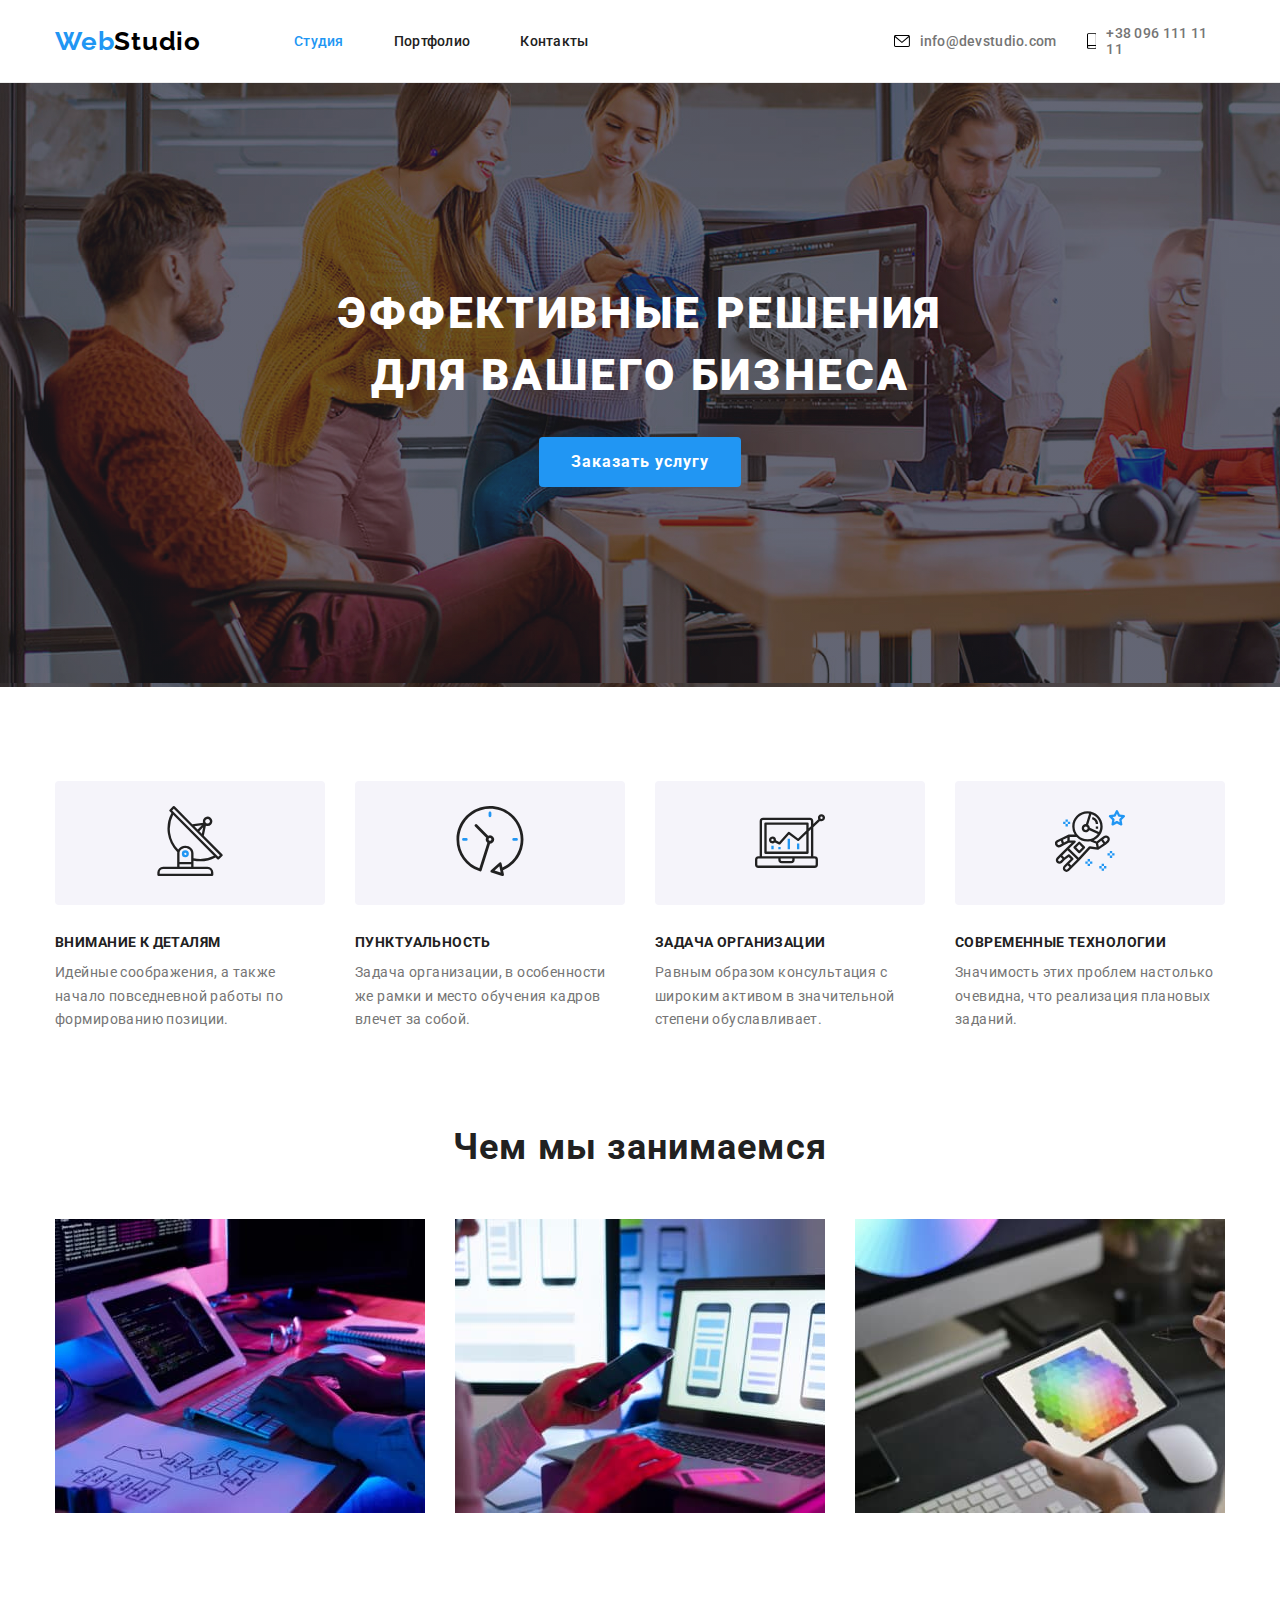
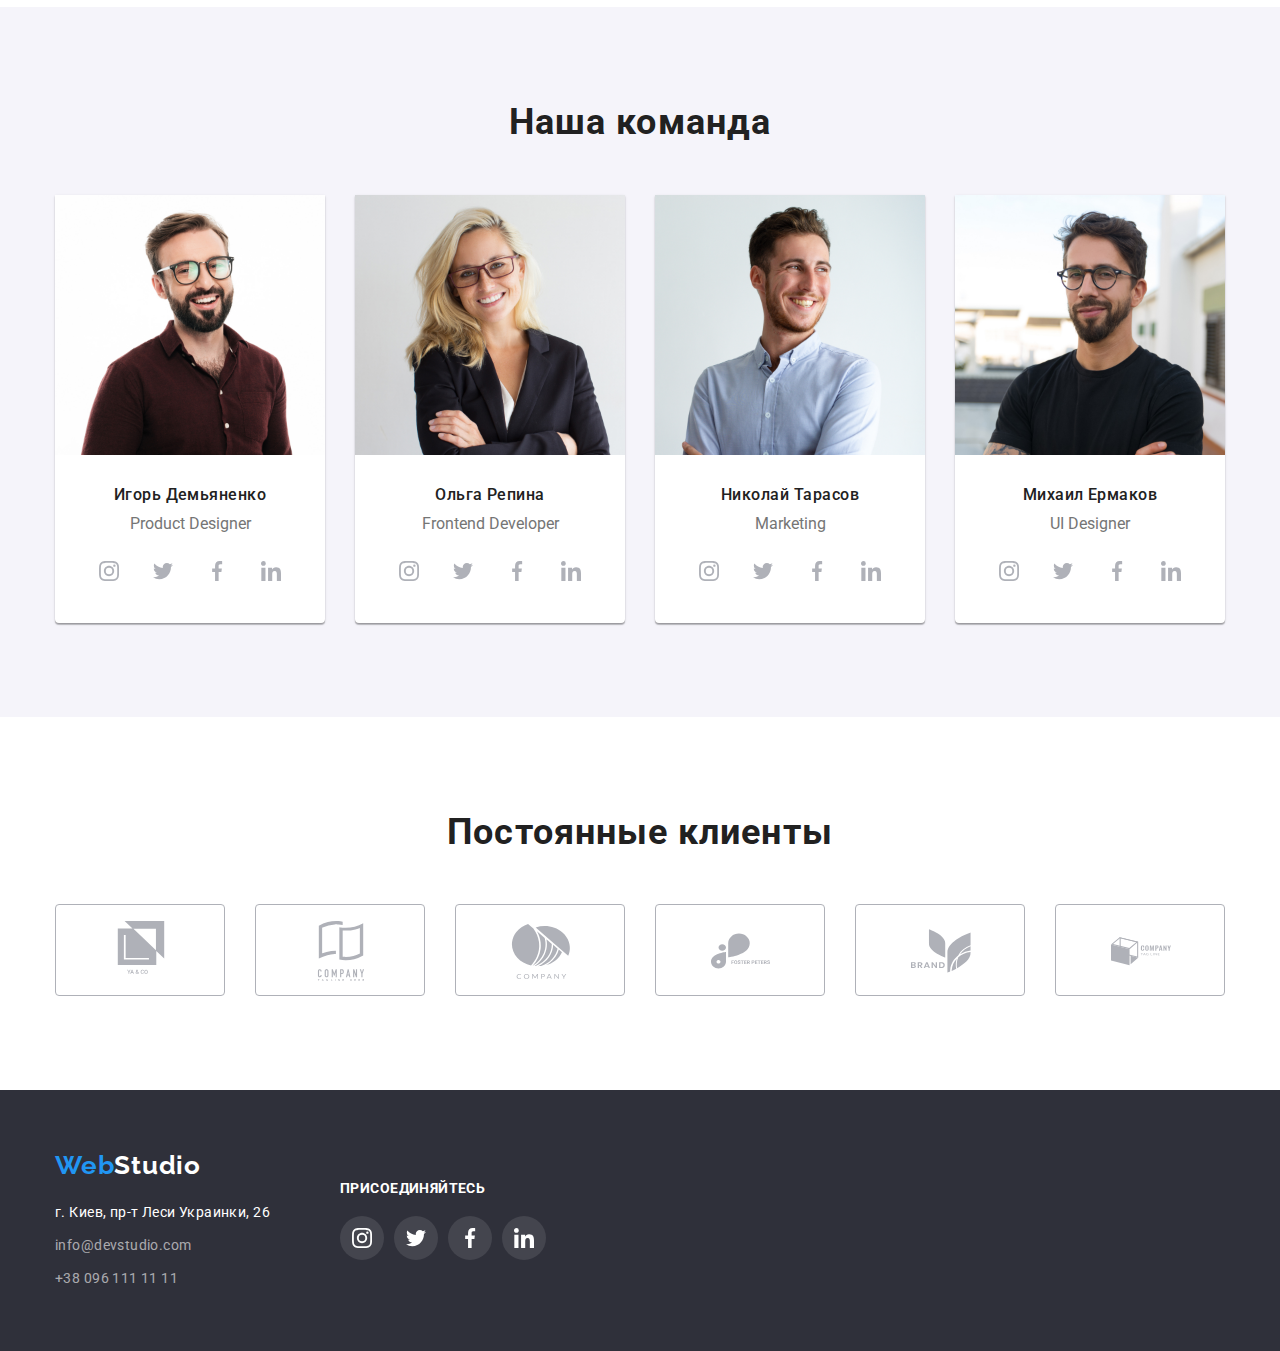
==== index.html @ 6ede1a3e "Початок проекту" ====
<!DOCTYPE html>
<html lang="ru">

<head>
	<meta charset="UTF-8" />
	<meta http-equiv="X-UA-Compatible" content="IE=edge" />
	<meta name="viewport" content="width=device-width, initial-scale=1.0" />
	<title>Студия</title>
	<link href="https://fonts.googleapis.com/css2?family=Raleway:wght@700&family=Roboto:wght@400;500;700;900&display=swap"
		rel="stylesheet" />
	<link rel="stylesheet"
		href="https://cdnjs.cloudflare.com/ajax/libs/modern-normalize/1.0.0/modern-normalize.min.css" />
	<link rel="stylesheet" href="./css/styles.css" />
</head>

<body>
	<!-- Header -->
	<header class="header">
		<div class="container header-flex">
			<a href="" class="logo"><span class="logo-accent">Web</span>Studio</a>
			<ul class="nav list">
				<li class="nav-item">
					<a href="" class="nav-link current">Студия</a>
				</li>
				<li class="nav-item">
					<a href="./portfolio.html" class="nav-link">Портфолио</a>
				</li>
				<li class="nav-item"><a href="" class="nav-link">Контакты</a></li>
			</ul>
			<ul class="contacts list">
				<li class="contacts-item">
					<a href="mailto:info@devstudio.com" class="contacts-link mail">
						<svg class="icon" width="16" height="12">
							<use href="./images/symbol-defs.svg#icon-header-mail"></use>
						</svg>
						info@devstudio.com
					</a>
				</li>
				<li class="contacts-item">
					<a href="tel:+380961111111" class="contacts-link phone">
						<svg class="icon" width="10" height="16">
							<use href="./images/symbol-defs.svg#icon-header-smartphone"></use>
						</svg>
						+38 096 111 11 11
					</a>
				</li>
			</ul>
		</div>
	</header>
	<main>
		<!-- Section hero -->
		<section class="hero">
			<div class="container">
				<h1 class="hero-title">Эффективные решения для вашего бизнеса</h1>
				<button type="button" class="button primary">
					Заказать услугу
				</button>
			</div>
		</section>

		<!-- Наши преимущества -->
		<!-- section features -->
		<section class="section features">
			<div class="container">
				<h2 hidden class="section-title">Наши преимущества</h2>
				<ul class="features-list list">
					<li class="item antenna">
						<div class="icon-box">
							<svg class="img" width="70" height="70">
								<use href="./images/symbol-defs.svg#icon-team-antenna"></use>
							</svg>
						</div>
						<h3 class="title">Внимание к деталям</h3>
						<p class="text">
							Идейные соображения, а также начало повседневной работы по
							формированию позиции.
						</p>
					</li>
					<li class="item clock">
						<div class="icon-box">
							<svg class="img" width="70" height="70">
								<use href="./images/symbol-defs.svg#icon-team-clock"></use>
							</svg>
						</div>
						<h3 class="title">Пунктуальность</h3>
						<p class="text">
							Задача организации, в особенности же рамки и место обучения
							кадров влечет за собой.
						</p>
					</li>
					<li class="item diagram">
						<div class="icon-box">
							<svg class="img" width="70" height="70">
								<use href="./images/symbol-defs.svg#icon-team-diagram"></use>
							</svg>
						</div>
						<h3 class="title">Задача организации</h3>
						<p class="text">
							Равным образом консультация с широким активом в значительной
							степени обуславливает.
						</p>
					</li>
					<li class="item astronaut">
						<div class="icon-box">
							<svg class="img" width="70" height="70">
								<use href="./images/symbol-defs.svg#icon-team-astronaut"></use>
							</svg>
						</div>
						<h3 class="title">Современные технологии</h3>
						<p class="text">
							Значимость этих проблем настолько очевидна, что реализация
							плановых заданий.
						</p>
					</li>
				</ul>
			</div>
		</section>

		<!-- Чем мы занимаемся -->
		<!-- section activities -->
		<section class="section activities">
			<div class="container">
				<h2 class="section-title">Чем мы занимаемся</h2>
				<ul class="activities-list list">
					<li class="item">
						<img class="img" src="./images/activity-1.jpg" alt="Фото разработка сайта" width="370" />
					</li>
					<li class="item">
						<img class="img" src="./images/activity-2.jpg" alt="Фото мобильная адаптация сайта" width="370" />
					</li>
					<li class="item">
						<img class="img" src="./images/activity-3.jpg" alt="Фото разработка дизайна сайта" width="370" />
					</li>
				</ul>
			</div>
		</section>

		<!-- Наша команда -->
		<!-- section team -->
		<section class="section team">
			<div class="container">
				<h2 class="section-title">Наша команда</h2>
				<ul class="team-list list">
					<li class="item">
						<img class="img" src="./images/officer-1.jpg" alt="Фото Игорь Демьяненко" width="270" />
						<div class="text-box">
							<h3 class="title">Игорь Демьяненко</h3>
							<p lang="en" class="text">Product Designer</p>
						</div>
						<ul class="icons-list list">
							<li class="item">
								<a class="link" href="">
									<svg width="20" height="20" class="img">
										<use href="./images/symbol-defs.svg#icon-footer-instagram"></use>
									</svg>
								</a>
							</li>
							<li class="item">
								<a class="link" href="">
									<svg width="20" height="20" class="img">
										<use href="./images/symbol-defs.svg#icon-footer-twitter"></use>
									</svg>
								</a>
							</li>
							<li class="item">
								<a class="link" href="">
									<svg width="20" height="20" class="img">
										<use href="./images/symbol-defs.svg#icon-footer-facebook"></use>
									</svg>
								</a>
							</li>
							<li class="item">
								<a class="link" href="">
									<svg width="20" height="20" class="img">
										<use href="./images/symbol-defs.svg#icon-footer-linkedin"></use>
									</svg>
								</a>
							</li>
						</ul>
					</li>
					<li class="item">
						<img class="img" src="./images/officer-2.jpg" alt="Фото Ольга Репина" width="270" />
						<div class="text-box">
							<h3 class="title">Ольга Репина</h3>
							<p lang="en" class="text">Frontend Developer</p>
						</div>
						<ul class="icons-list list">
							<li class="item">
								<a class="link" href="">
									<svg width="20" height="20" class="img">
										<use href="./images/symbol-defs.svg#icon-footer-instagram"></use>
									</svg>
								</a>
							</li>
							<li class="item">
								<a class="link" href="">
									<svg width="20" height="20" class="img">
										<use href="./images/symbol-defs.svg#icon-footer-twitter"></use>
									</svg>
								</a>
							</li>
							<li class="item">
								<a class="link" href="">
									<svg width="20" height="20" class="img">
										<use href="./images/symbol-defs.svg#icon-footer-facebook"></use>
									</svg>
								</a>
							</li>
							<li class="item">
								<a class="link" href="">
									<svg width="20" height="20" class="img">
										<use href="./images/symbol-defs.svg#icon-footer-linkedin"></use>
								</a>
								</svg>
							</li>
						</ul>
					</li>
					<li class="item">
						<img class="img" src="./images/officer-3.jpg" alt="Фото Николай Тарасов" width="270" />
						<div class="text-box">
							<h3 class="title">Николай Тарасов</h3>
							<p lang="en" class="text">Marketing</p>
						</div>
						<ul class="icons-list list">
							<li class="item">
								<a class="link" href="">
									<svg width="20" height="20" class="img">
										<use href="./images/symbol-defs.svg#icon-footer-instagram"></use>
									</svg>
								</a>
							</li>
							<li class="item">
								<a class="link" href="">
									<svg width="20" height="20" class="img">
										<use href="./images/symbol-defs.svg#icon-footer-twitter"></use>
									</svg>
								</a>
							</li>
							<li class="item">
								<a class="link" href="">
									<svg width="20" height="20" class="img">
										<use href="./images/symbol-defs.svg#icon-footer-facebook"></use>
									</svg>
								</a>
							</li>
							<li class="item">
								<a class="link" href=""><svg width="20" height="20" class="img">
										<use href="./images/symbol-defs.svg#icon-footer-linkedin"></use>
									</svg>
								</a>
							</li>
						</ul>
					</li>
					<li class="item">
						<img class="img" src="./images/officer-4.jpg" alt="Фото Михаил Ермаков" width="270" />
						<div class="text-box">
							<h3 class="title">Михаил Ермаков</h3>
							<p lang="en" class="text">UI Designer</p>
						</div>
						<ul class="icons-list list">
							<li class="item">
								<a class="link" href="">
									<svg width="20" height="20" class="img">
										<use href="./images/symbol-defs.svg#icon-footer-instagram"></use>
									</svg>
								</a>
							</li>
							<li class="item">
								<a class="link" href="">
									<svg width="20" height="20" class="img">
										<use href="./images/symbol-defs.svg#icon-footer-twitter"></use>
									</svg>
								</a>
							</li>
							<li class="item">
								<a class="link" href="">
									<svg width="20" height="20" class="img">
										<use href="./images/symbol-defs.svg#icon-footer-facebook"></use>
									</svg>
								</a>
							</li>
							<li class="item">
								<a class="link" href="">
									<svg width="20" height="20" class="img">
										<use href="./images/symbol-defs.svg#icon-footer-linkedin"></use>
									</svg>
								</a>
							</li>
						</ul>
					</li>
				</ul>
			</div>
		</section>

		<!-- Постоянные клиенты -->
		<!-- clients -->
		<section class="section clients">
			<div class="container">
				<h2 class="section-title">Постоянные клиенты</h2>
				<ul class="clients-list list">
					<li class="item">
						<a href="" class="link">
							<svg width="106" height="60" class="img">
								<use href="./images/symbol-defs.svg#icon-company-1"></use>
							</svg>
						</a>
					</li>
					<li class="item">
						<a href="" class="link">
							<svg width="106" height="60" class="img">
								<use href="./images/symbol-defs.svg#icon-company-2"></use>
							</svg>
						</a>
					</li>
					<li class="item">
						<a href="" class="link">
							<svg width="106" height="60" class="img">
								<use href="./images/symbol-defs.svg#icon-company-3"></use>
							</svg>
						</a>
					</li>
					<li class="item">
						<a href="" class="link">
							<svg width="106" height="60" class="img">
								<use href="./images/symbol-defs.svg#icon-company-4"></use>
							</svg>
						</a>
					</li>
					<li class="item">
						<a href="" class="link">
							<svg width="106" height="60" class="img">
								<use href="./images/symbol-defs.svg#icon-company-5"></use>
							</svg>
						</a>
					</li>
					<li class="item">
						<a href="" class="link">
							<svg width="106" height="60" class="img">
								<use href="./images/symbol-defs.svg#icon-company-6"></use>
							</svg>
						</a>
					</li>
				</ul>
			</div>
		</section>
	</main>

	<!-- Footer -->
	<footer class="footer">
		<div class="container">
			<div class="address-box">
				<a href="" class="logo"><span class="logo-accent">Web</span>Studio</a>
				<address class="footer-address">
					<ul class="footer-list list">
						<li class="item text">г. Киев, пр-т Леси Украинки, 26</li>
						<li class="item">
							<a href="mailto:info@devstudio.com" class="link">info@devstudio.com</a>
						</li>
						<li class="item">
							<a href="tel:+380961111111" class="link">+38 096 111 11 11</a>
						</li>
					</ul>
				</address>
			</div>
			<div class="icons-box">
				<h3 class="title">присоединяйтесь</h3>
				<ul class="footer-icons list" lang="en">
					<li class="item">
						<a class="link" href="">
							<svg class="icon" height="20" width="20">
								<use href="./images/symbol-defs.svg#icon-footer-instagram"></use>
							</svg>
						</a>
					</li>
					<li class="item">
						<a class="link" href="">
							<svg class="icon" height="20" width="20">
								<use href="./images/symbol-defs.svg#icon-footer-twitter"></use>
							</svg>
						</a>
					</li>
					<li class="item">
						<a class="link" href="">
							<svg class="icon" height="20" width="20">
								<use href="./images/symbol-defs.svg#icon-footer-facebook"></use>
							</svg>
						</a>
					</li>
					<li class="item">
						<a class="link" href="">
							<svg class="icon" height="20" width="20">
								<use href="./images/symbol-defs.svg#icon-footer-linkedin"></use>
							</svg>
						</a>
					</li>
				</ul>
			</div>
		</div>
	</footer>
</body>

</html>
---- css/styles.css ----
:root {
  --primary-background-color: #fff;
  --dark-background-color: #2f303a;
  --secodary-background-color: #f5f4fa;
  --accent-color: #2196f3;
  --accent-hover-color: #188ce8;
  --light-text-color: #fff;
  --light-link-color: rgba(255, 255, 255, 0.6);
  --primary-text-color: #757575;
  --black-text-color: #000;
  --title-text-color: #212121;
  --header-border: #ececec;
  --example-card-border: #eeeeee;
  --hero-bg: #c4c4c4;
  --company-color: #afb1b8;
}

body {
  font-family: "Roboto", sans-serif;
  color: var(--primary-text-color);
  font-size: 16px;

  background-color: var(--primary-background-color);
}

h1,
h2,
h3 {
  margin-top: 0;
  margin-bottom: 0;
}

.list {
  margin: 0;
  padding: 0;
  list-style: none;
}

.container {
  width: 1200px;
  padding-left: 15px;
  padding-right: 15px;
  margin-left: auto;
  margin-right: auto;
}

/* Сторінка студія */

/* header */

.header {
  border-bottom: 1px solid var(--header-border);
}

.header-flex {
  display: flex;
  align-items: center;
}

/* logo */

.logo {
  font-family: "Raleway", sans-serif;
  color: var(--black-text-color);
  font-weight: 700;
  font-size: 26px;
  line-height: 1.2;
  letter-spacing: 0.03em;
  text-decoration: none;
}

.logo:focus {
  outline: none;
}

.logo-accent {
  color: var(--accent-color);
}

/* nav */

.nav {
  display: flex;
  margin-left: 93px;
}

.nav-item {
  padding-top: 32px;
  padding-bottom: 32px;
}

.nav-item + .nav-item {
  margin-left: 50px;
}

.nav-link {
  color: var(--title-text-color);
  font-weight: 500;
  font-size: 14px;
  line-height: 1.1;
  letter-spacing: 0.02em;
  text-decoration: none;
}

.nav-link.current {
  color: var(--accent-color);
}

.nav-link:hover,
.nav-link:focus {
  color: var(--accent-color);

  outline: 0;
}

/* contacts */

.contacts {
  display: flex;
  margin-left: 305px;
}

.contacts-item {
  display: flex;
  align-items: center;
}

.contacts-item + .contacts-item {
  margin-left: 30px;
}

.contacts-item:hover,
.contacts-item:focus {
  color: var(--accent-color);
  fill: var(--accent-color);

  outline: 0;
}

.contacts-item .icon {
  display: block;
  margin-right: 10px;
}

.contacts-link {
  display: inline-flex;
  align-items: center;

  color: currentColor;
  font-weight: 500;
  font-size: 14px;
  line-height: 16px;
  letter-spacing: 0.02em;
  text-decoration: none;
}

/* hero */

.hero {
  padding-top: 200px;
  padding-bottom: 200px;
  max-width: 1600px;
  margin-right: auto;
  margin-left: auto;

  background-image: linear-gradient(
      to right,
      rgba(47, 48, 58, 0.4),
      rgba(47, 48, 58, 0.4)
    ),
    url(../images/hero-bg.jpg);
  background-color: var(--hero-bg);
}

.hero > .container {
  text-align: center;
}

.hero-title {
  margin-top: 0;
  margin-bottom: 30px;
  margin-left: auto;
  margin-right: auto;
  width: 696px;

  color: var(--light-text-color);
  font-weight: 900;
  font-size: 44px;
  line-height: 1.4;
  text-align: center;
  letter-spacing: 0.06em;
  text-transform: uppercase;
}

.button {
  font-size: 16px;
  text-align: center;

  border-radius: 4px;
  border-color: transparent;

  cursor: pointer;
}

.hero .button {
  padding: 8px 30px;
  line-height: 1.9;

  font-weight: 700;
  letter-spacing: 0.06em;
}

.button.primary {
  color: var(--light-text-color);

  background-color: var(--accent-color);
}

.button.primary:hover,
.button.primary:focus {
  background-color: var(--accent-hover-color);
}

/* section */

.section {
  padding-top: 94px;
  padding-bottom: 94px;
}

.section-title {
  margin-top: 0;
  margin-bottom: 50px;

  color: var(--title-text-color);
  font-weight: 700;
  font-size: 36px;
  line-height: 1.2;
  letter-spacing: 0.03em;
  text-align: center;
}

/* section features */

.features-list {
  display: flex;
}

.features-list .title {
  margin-bottom: 10px;

  color: var(--title-text-color);
  font-weight: 700;
  font-size: 14px;
  line-height: 1.1;
  letter-spacing: 0.03em;
  text-transform: uppercase;
}

.features-list > .item {
  width: calc((100% - 90px) / 4);
}

.features-list > .item:not(:last-child) {
  margin-right: 30px;
}

.features-list .icon-box {
  margin-bottom: 30px;
  padding: 25px 100px;

  background: var(--secodary-background-color);
  border-radius: 4px;
}

.features-list .text {
  margin-top: 0;
  margin-bottom: 0;
  font-size: 14px;
  line-height: 1.7;
  letter-spacing: 0.03em;
}

/* section activities */

.section.activities {
  padding-top: 0;
}

.activities-list {
  display: flex;
}

.activities-list .img {
  display: block;
}

.activities-list > .item {
  width: calc((100% - 60px) / 3);
}

.activities-list > .item:not(:last-child) {
  margin-right: 30px;
}

/* section team */

.team {
  background: var(--secodary-background-color);
}

.team-list {
  display: flex;
}

.team-list .text-box {
  margin-bottom: 16px;
  padding-top: 30px;
}

.team-list > .item {
  background-color: var(--primary-background-color);
  box-shadow: 0px 1px 3px rgba(0, 0, 0, 0.12), 0px 1px 1px rgba(0, 0, 0, 0.14),
    0px 2px 1px rgba(0, 0, 0, 0.2);
  border-radius: 0px 0px 4px 4px;
}

.team-list > .item {
  width: calc((100% - 90px) / 4);
  text-align: center;
}

.team-list > .item:not(:last-child) {
  margin-right: 30px;
}

.team-list .img {
  display: block;
}

.team-list .title {
  margin-bottom: 10px;

  color: var(--title-text-color);
  font-weight: 500;
  font-size: 16px;
  line-height: 1.2;
  letter-spacing: 0.03em;
}

.team-list .text {
  margin: 0;

  font-size: 16px;
  line-height: 1.2;
}

.team-list .icons-list {
  display: flex;
  justify-content: center;
  padding-bottom: 30px;
}

.team-list .icons-list .link {
  display: block;
  padding: 12px;

  fill: var(--company-color);

  border-radius: 50%;
}

.team-list .icons-list .link:hover,
.team-list .icons-list .link:focus {
  background-color: var(--accent-color);
  fill: var(--light-text-color);
}

.team-list .icons-list > .item:not(:last-child) {
  margin-right: 10px;
}

/* clients */

.clients-list {
  display: flex;
}

.clients-list > .item {
  display: block;
  height: 92px;
  width: calc((100% - 150px) / 6);
}

.clients-list > .item:not(:last-child) {
  margin-right: 30px;
}

.clients-list .link {
  display: block;
  width: 100%;
  height: 100%;
  padding: 16px 32px;

  border: 1px solid var(--company-color);
  border-radius: 4px;
}

.clients-list .link {
  fill: var(--company-color);
}

.clients-list .link:hover,
.clients-list .link:focus {
  fill: var(--accent-color);

  border: 1px solid var(--accent-color);
}

.item .company-4 {
  background-image: url(../images/symbol-defs.svg#icon-company-4);
}

/* footer common*/

.footer {
  padding-top: 60px;
  padding-bottom: 60px;
  background-color: var(--dark-background-color);
}

.footer > .container {
  display: flex;
  align-items: center;
}

.footer .logo {
  color: var(--light-text-color);
}

.footer .address-box {
  margin-right: 70px;
}

.footer-address {
  margin-top: 20px;

  font-style: normal;
  font-size: 14px;
  line-height: 1.7;
  letter-spacing: 0.03em;
}

.footer-address .item:not(:last-child) {
  margin-bottom: 9px;
}

.footer-list > .text {
  color: var(--light-text-color);
}

.footer-list .link {
  color: var(--light-link-color);
  text-decoration: none;
}

.footer-list .link:hover,
.footer-list .link:focus {
  color: var(--accent-color);

  outline: 0;
}

.icons-box > .title {
  margin-bottom: 20px;

  color: var(--light-text-color);
  font-weight: 700;
  font-size: 14px;
  line-height: 16px;
  letter-spacing: 0.03em;
  text-transform: uppercase;
}

.footer-icons {
  display: flex;
}

.footer-icons > .item {
  display: block;
  height: 44px;
  width: 44px;
  padding: 12px;

  background: rgba(255, 255, 255, 0.1);
  border-radius: 50%;
}

.footer-icons > .item:hover,
.footer-icons > .item:focus {
  background: var(--accent-color);
}

.footer-icons > .item:not(:last-child) {
  margin-right: 10px;
}

.footer-icons .icon {
  fill: var(--light-text-color);
}

/* Страница Портфолио */

/* section example */

.exaple .button {
  padding: 6px 10px;
  font-weight: 500;
  font-size: 16px;
  line-height: 1.6;
  letter-spacing: 0.03em;
  border-radius: 4px;
}

.button-list {
  display: flex;
  justify-content: center;
  margin-bottom: 50px;
}

.button-list > .item:not(:last-child) {
  margin-right: 8px;
}

.button-list .button {
  padding: 4px 20px;
}

.button-list .button.secondary {
  color: var(--title-text-color);

  background: var(--secodary-background-color);
}

.button.secondary:hover,
.button.secondary:focus {
  color: var(--light-text-color);

  background-color: var(--accent-color);
  box-shadow: 0px 3px 1px rgba(0, 0, 0, 0.1), 0px 1px 2px rgba(0, 0, 0, 0.08),
    0px 2px 2px rgba(0, 0, 0, 0.12);
}

.example-list {
  display: flex;
  flex-wrap: wrap;
}

.example-list > .cell {
  width: calc((100% - 60px) / 3);
}

.example-list > .cell:not(:nth-child(3n)) {
  margin-right: 30px;
}

.example-list > .cell:not(:nth-last-child(-n + 3)) {
  margin-bottom: 30px;
}

.example-list > .cell:hover,
.example-list > .cell:focus {
  box-shadow: 0px 1px 1px rgba(0, 0, 0, 0.12), 0px 4px 4px rgba(0, 0, 0, 0.06),
    1px 4px 6px rgba(0, 0, 0, 0.16);

  cursor: pointer;
}

.example-list .img {
  display: block;
  width: 370px;
}

.example-list .text-box {
  padding-top: 20px;
  padding-bottom: 20px;
  padding-left: 24px;
  padding-right: 24px;

  border-right: 1px solid var(--example-card-border);
  border-bottom: 1px solid var(--example-card-border);
  border-left: 1px solid var(--example-card-border);
}

.example-list .title {
  margin-bottom: 4px;

  color: var(--title-text-color);
  font-weight: 700;
  font-size: 18px;
  line-height: 2;
  letter-spacing: 0.06em;
}

.example-list .text {
  margin: 0;

  line-height: 1.9;
  letter-spacing: 0.03em;
}
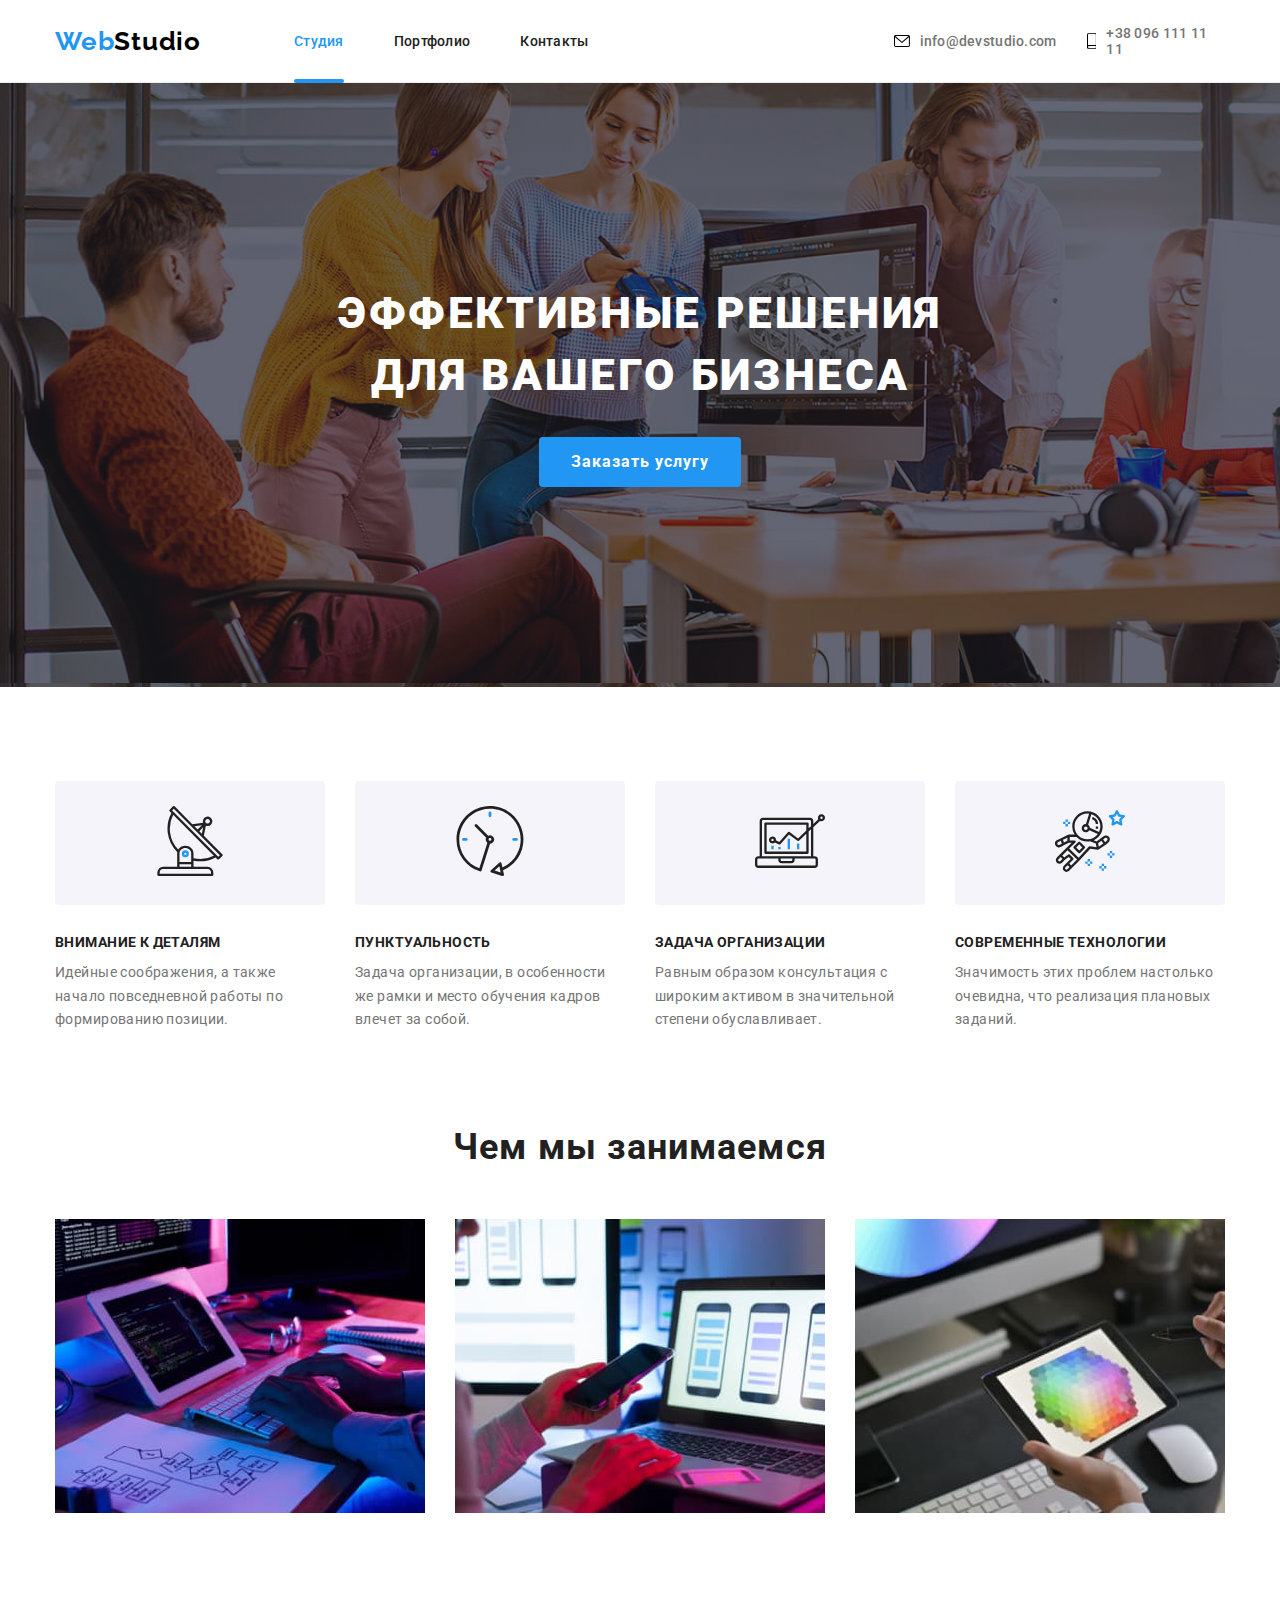
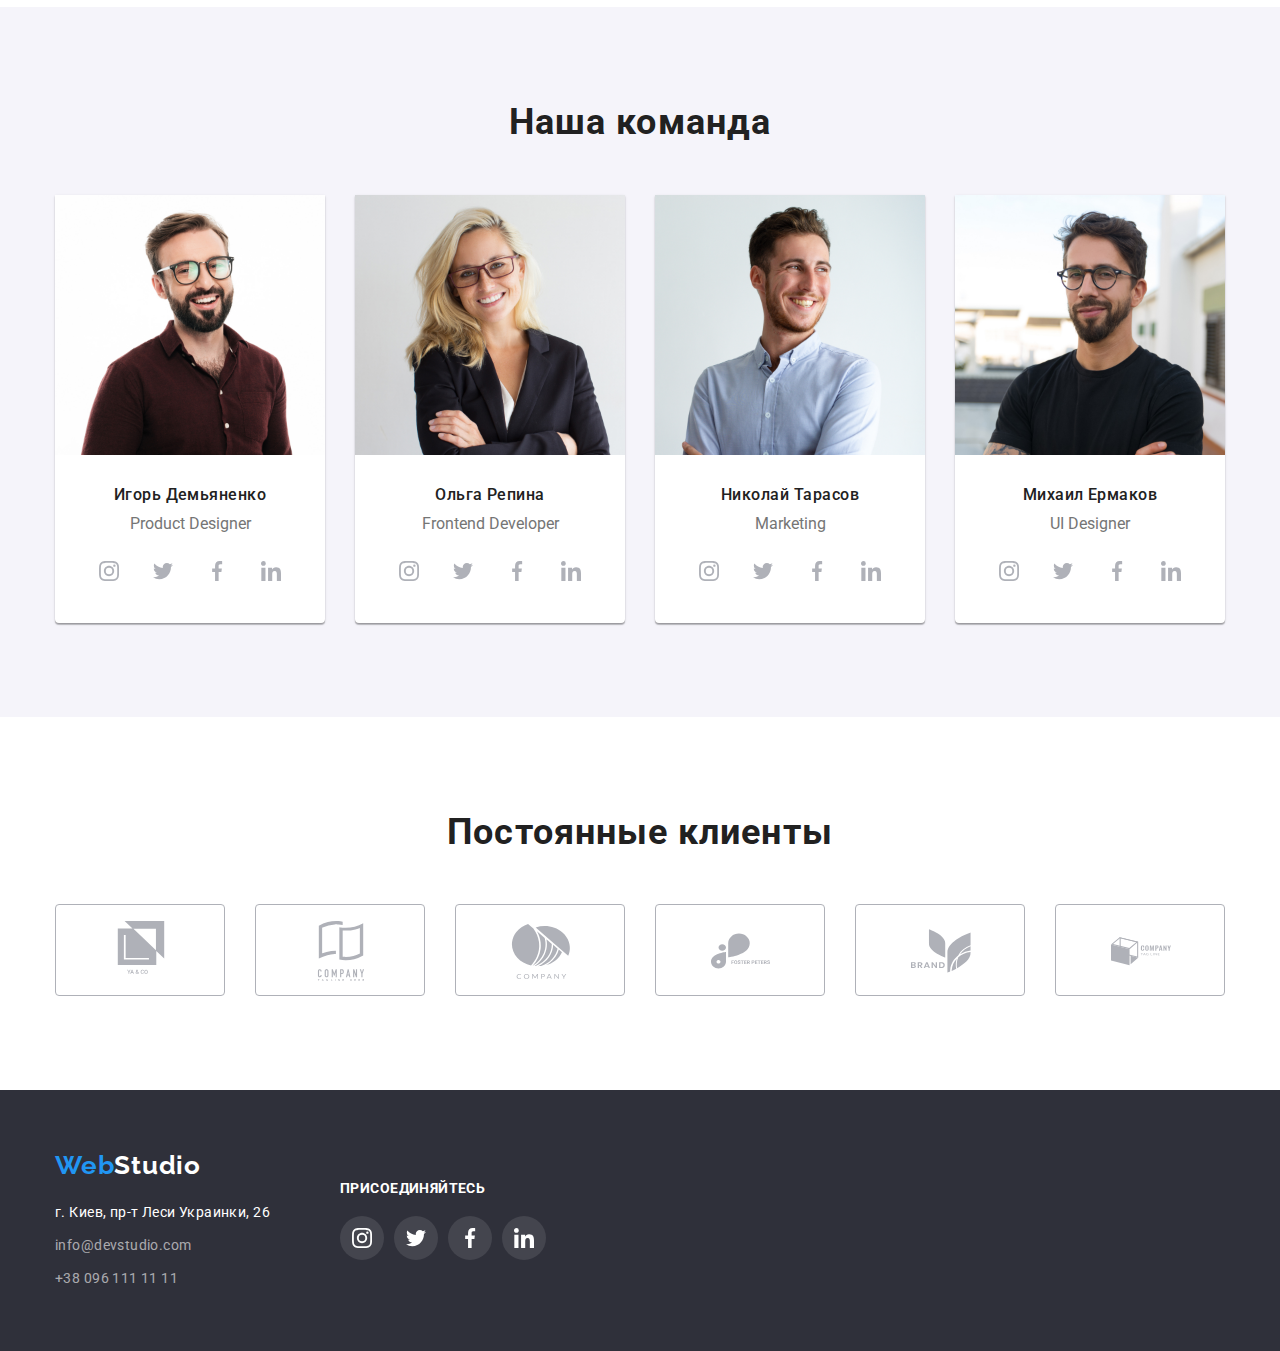
==== commit f55d3d22: "Перша спроба" ====
--- a/index.html
+++ b/index.html
@@ -14,7 +14,11 @@
 </head>
 
 <body>
+
+
+
 	<!-- Header -->
+
 	<header class="header">
 		<div class="container header-flex">
 			<a href="" class="logo"><span class="logo-accent">Web</span>Studio</a>
@@ -47,14 +51,24 @@
 			</ul>
 		</div>
 	</header>
+
 	<main>
 		<!-- Section hero -->
 		<section class="hero">
 			<div class="container">
 				<h1 class="hero-title">Эффективные решения для вашего бизнеса</h1>
-				<button type="button" class="button primary">
+				<button type="button" class="button primary" data-modal-open>
 					Заказать услугу
 				</button>
+			</div>
+			<div class="backdrop is-hidden" data-modal>
+				<div class="modal">
+					<button class="button-close" data-modal-close>
+						<svg class="img" width="18" height="18">
+							<use href="./images/symbol-defs.svg#icon-close-black"></use>
+						</svg>
+					</button>
+				</div>
 			</div>
 		</section>
 
@@ -115,6 +129,8 @@
 				</ul>
 			</div>
 		</section>
+
+
 
 		<!-- Чем мы занимаемся -->
 		<!-- section activities -->
@@ -397,6 +413,7 @@
 			</div>
 		</div>
 	</footer>
+	<script src="./js/modal.js"></script>
 </body>
 
 </html>--- a/css/styles.css
+++ b/css/styles.css
@@ -85,12 +85,28 @@
 }
 
 .nav-item {
+  position: relative;
+
   padding-top: 32px;
   padding-bottom: 32px;
 }
 
 .nav-item + .nav-item {
   margin-left: 50px;
+}
+
+.nav-link.current::after {
+  content: "";
+  display: block;
+  position: absolute;
+  left: 0;
+  bottom: -1px;
+
+  height: 4px;
+  width: 100%;
+
+  background-color: var(--accent-color);
+  border-radius: 2px;
 }
 
 .nav-link {
@@ -100,6 +116,8 @@
   line-height: 1.1;
   letter-spacing: 0.02em;
   text-decoration: none;
+
+  transition: color 250ms cubic-bezier(0.4, 0, 0.2, 1);
 }
 
 .nav-link.current {
@@ -123,6 +141,9 @@
 .contacts-item {
   display: flex;
   align-items: center;
+
+  transition: color 250ms cubic-bezier(0.4, 0, 0.2, 1),
+    fill 250ms cubic-bezier(0.4, 0, 0.2, 1);
 }
 
 .contacts-item + .contacts-item {
@@ -157,6 +178,8 @@
 /* hero */
 
 .hero {
+  position: relative;
+
   padding-top: 200px;
   padding-bottom: 200px;
   max-width: 1600px;
@@ -172,6 +195,51 @@
   background-color: var(--hero-bg);
 }
 
+.backdrop {
+  position: fixed;
+  left: 0;
+  top: 0;
+
+  width: 100%;
+  height: 100%;
+
+  background: rgba(0, 0, 0, 0.2);
+}
+
+.backdrop.is-hidden {
+  opacity: 0;
+  pointer-events: none;
+}
+
+.modal {
+  position: absolute;
+  top: 50%;
+  left: 50%;
+
+  min-width: 528px;
+  min-height: 581px;
+
+  transform: translate(-50%, -50%);
+  background-color: var(--primary-background-color);
+}
+
+.modal > .button-close {
+  position: absolute;
+  right: 0;
+  display: flex;
+  justify-content: center;
+  align-items: center;
+
+  height: 30px;
+  width: 30px;
+  margin-right: 8px;
+  margin-top: 8px;
+
+  border-radius: 50%;
+  border: 1px solid rgba(0, 0, 0, 0.1);
+  background-color: inherit;
+}
+
 .hero > .container {
   text-align: center;
 }
@@ -214,6 +282,7 @@
   color: var(--light-text-color);
 
   background-color: var(--accent-color);
+  transition: background-color 250ms cubic-bezier(0.4, 0, 0.2, 1);
 }
 
 .button.primary:hover,
@@ -241,6 +310,10 @@
 }
 
 /* section features */
+
+.section.features {
+  padding-bottom: 0;
+}
 
 .features-list {
   display: flex;
@@ -283,9 +356,9 @@
 
 /* section activities */
 
-.section.activities {
-  padding-top: 0;
-}
+/* .section.activities {
+  padding-top: 94;
+} */
 
 .activities-list {
   display: flex;
@@ -366,8 +439,11 @@
   padding: 12px;
 
   fill: var(--company-color);
+  background-color: #fff;
 
   border-radius: 50%;
+  transition: background-color 250ms cubic-bezier(0.4, 0, 0.2, 1),
+    fill 250ms cubic-bezier(0.4, 0, 0.2, 1);
 }
 
 .team-list .icons-list .link:hover,
@@ -408,6 +484,9 @@
 
 .clients-list .link {
   fill: var(--company-color);
+
+  transition: border 250ms cubic-bezier(0.4, 0, 0.2, 1),
+    fill 250ms cubic-bezier(0.4, 0, 0.2, 1);
 }
 
 .clients-list .link:hover,
@@ -462,6 +541,8 @@
 .footer-list .link {
   color: var(--light-link-color);
   text-decoration: none;
+
+  transition: color 250ms cubic-bezier(0.4, 0, 0.2, 1);
 }
 
 .footer-list .link:hover,
@@ -494,11 +575,12 @@
 
   background: rgba(255, 255, 255, 0.1);
   border-radius: 50%;
+  transition: background-color 250ms cubic-bezier(0.4, 0, 0.2, 1);
 }
 
 .footer-icons > .item:hover,
 .footer-icons > .item:focus {
-  background: var(--accent-color);
+  background-color: var(--accent-color);
 }
 
 .footer-icons > .item:not(:last-child) {
@@ -539,11 +621,14 @@
 .button-list .button.secondary {
   color: var(--title-text-color);
 
-  background: var(--secodary-background-color);
-}
-
-.button.secondary:hover,
-.button.secondary:focus {
+  background-color: var(--secodary-background-color);
+  transition: background-color 250ms cubic-bezier(0.4, 0, 0.2, 1),
+    color 250ms cubic-bezier(0.4, 0, 0.2, 1),
+    box-shadow 250ms cubic-bezier(0.4, 0, 0.2, 1);
+}
+
+.button-list .button.secondary:hover,
+.button-list .button.secondary:focus {
   color: var(--light-text-color);
 
   background-color: var(--accent-color);
@@ -566,6 +651,8 @@
 
 .example-list > .cell:not(:nth-last-child(-n + 3)) {
   margin-bottom: 30px;
+
+  transition: box-shadow 250ms cubic-bezier(0.4, 0, 0.2, 1);
 }
 
 .example-list > .cell:hover,
@@ -576,9 +663,38 @@
   cursor: pointer;
 }
 
+.example-thumb {
+  position: relative;
+
+  overflow: hidden;
+}
+
 .example-list .img {
   display: block;
   width: 370px;
+}
+
+.example-overlay {
+  position: absolute;
+  left: 0;
+  top: 0;
+
+  padding: 63px 24px;
+  width: 100%;
+  height: 100%;
+
+  color: var(--light-text-color);
+  font-size: 18px;
+  line-height: 1.6;
+  letter-spacing: 0.03em;
+
+  background: rgba(33, 150, 243, 0.9);
+  transform: translateY(100%);
+  transition: transform 250ms cubic-bezier(0.4, 0, 0.2, 1);
+}
+
+.example-list > .cell:hover .example-overlay {
+  transform: translateY(0);
 }
 
 .example-list .text-box {
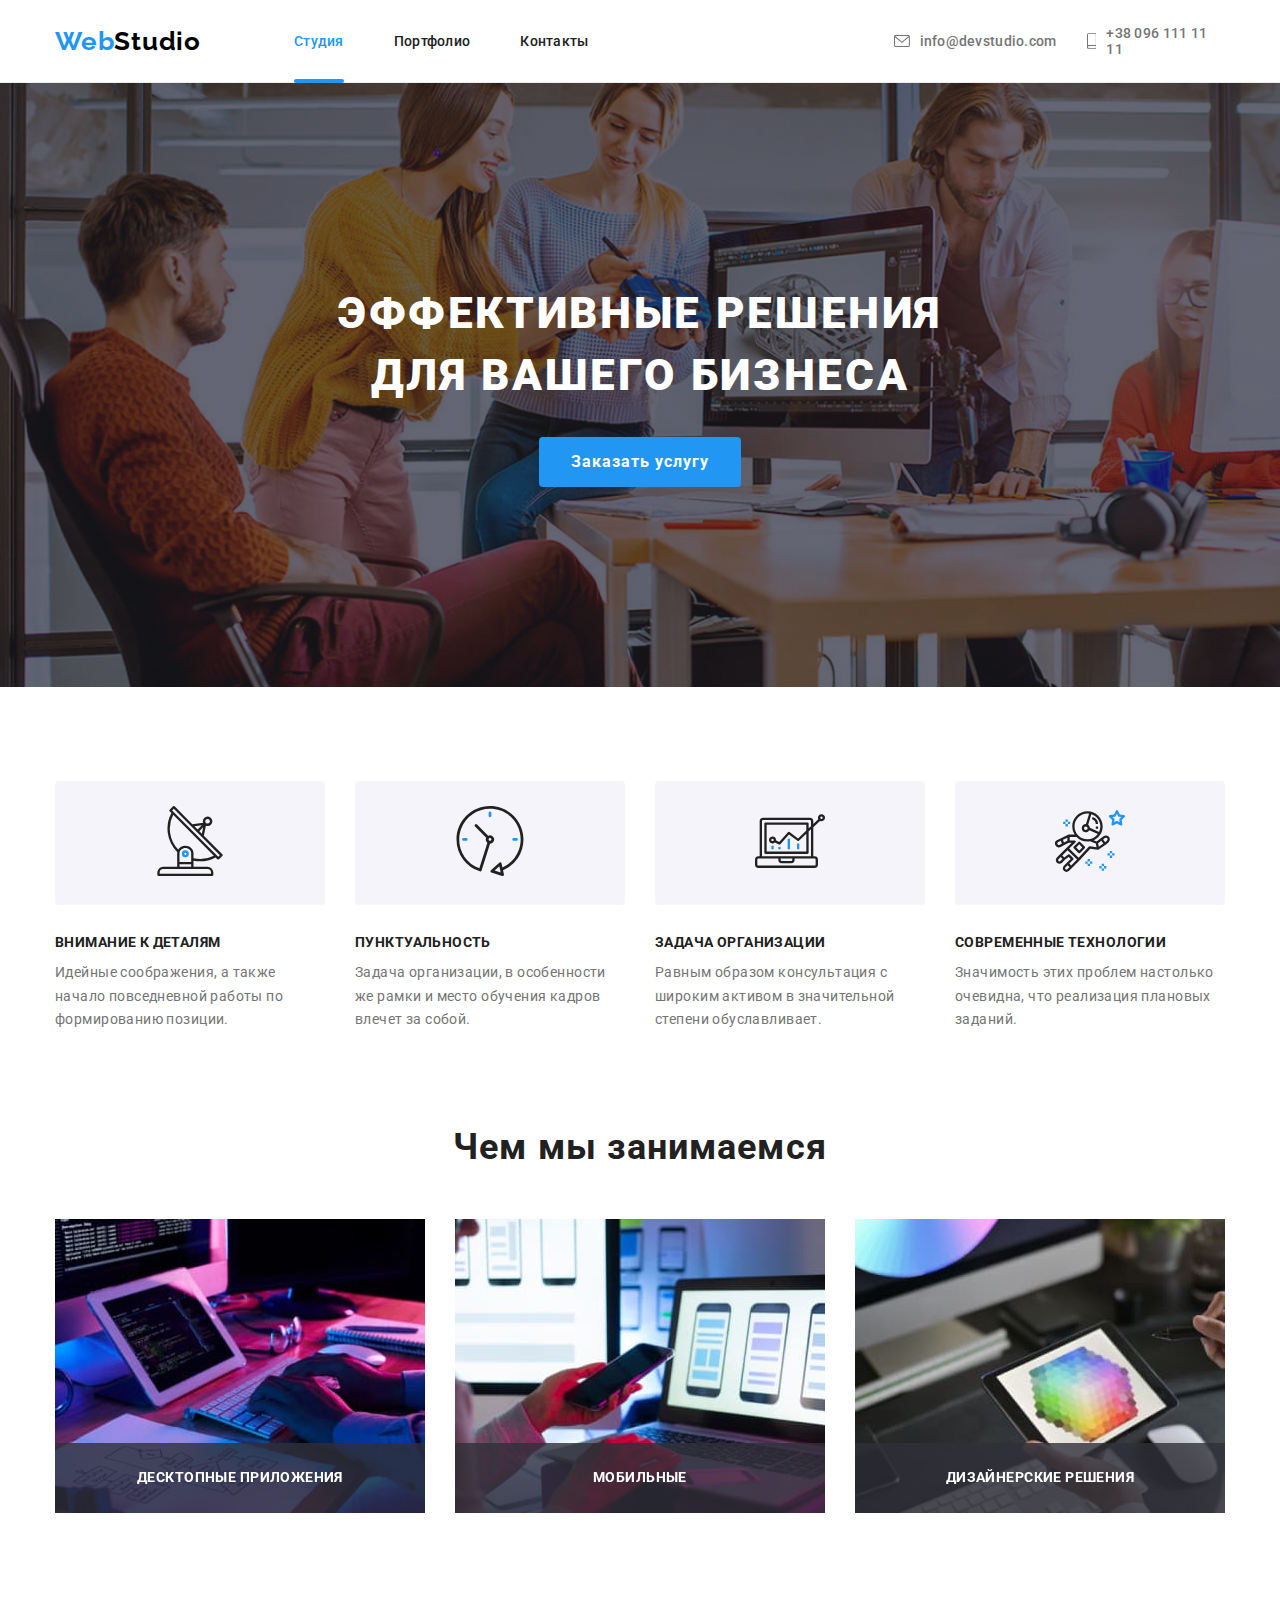
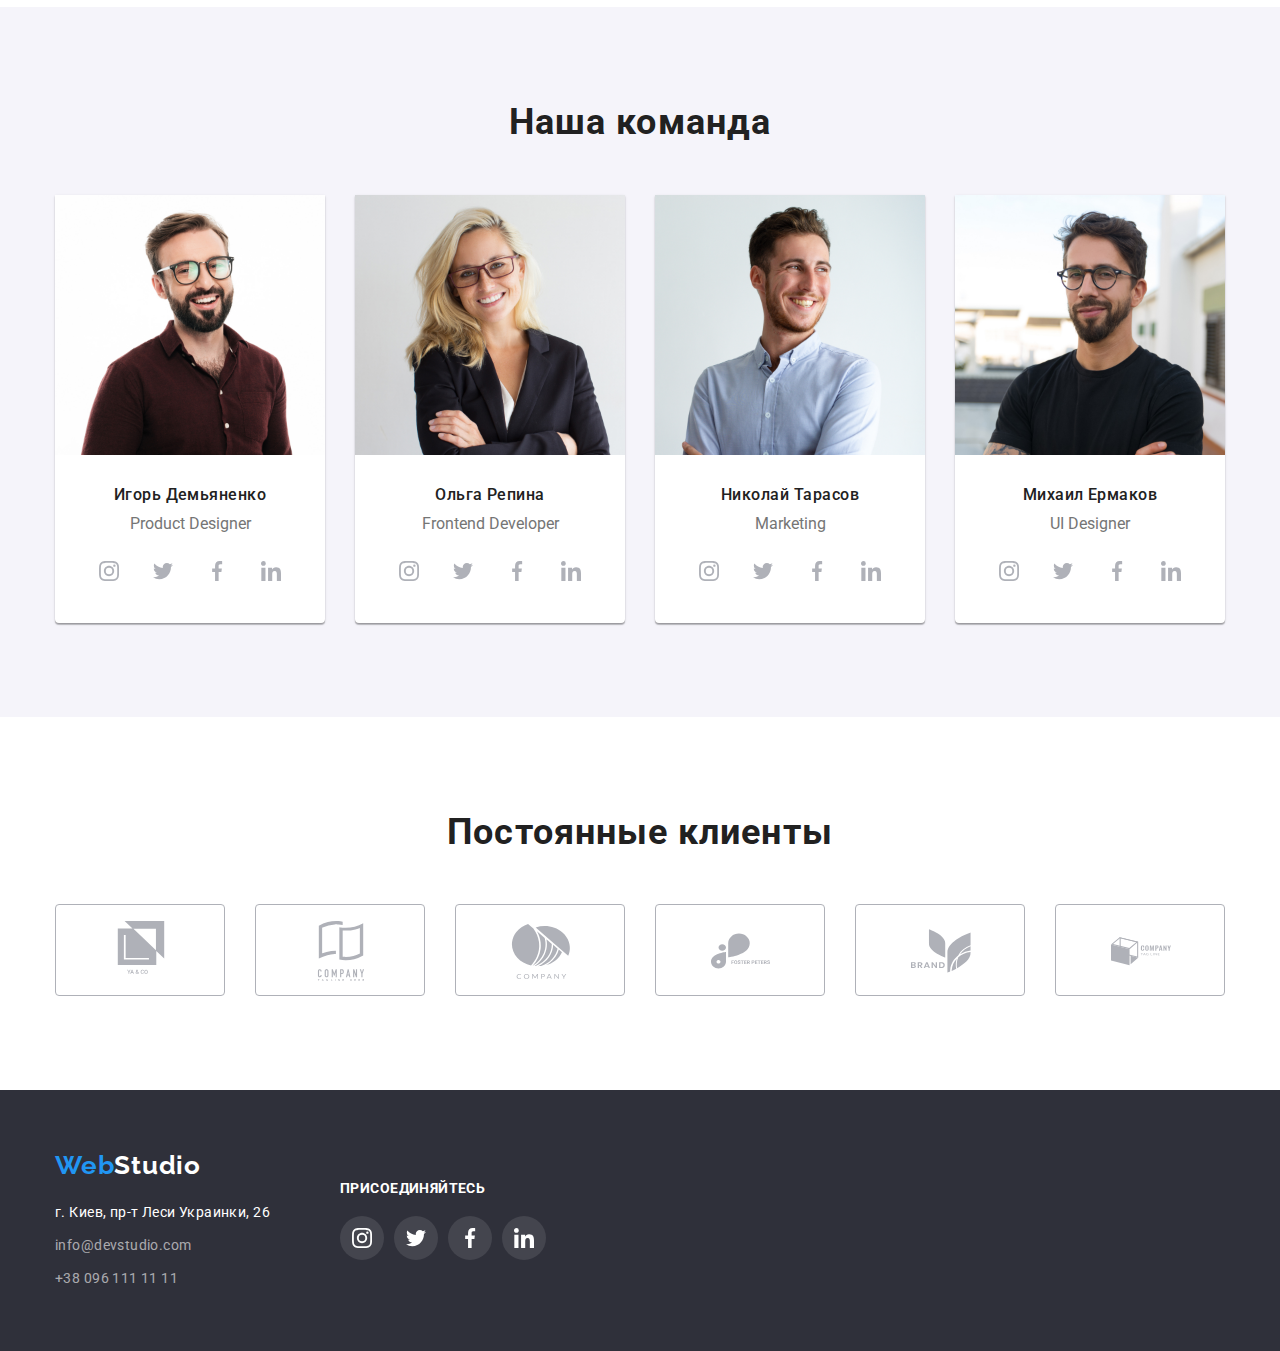
==== commit 33afb2df: "Виправив кнопки прикладів Портфоліо та додав текст на картки Наши преимущества" ====
--- a/index.html
+++ b/index.html
@@ -14,8 +14,6 @@
 </head>
 
 <body>
-
-
 
 	<!-- Header -->
 
@@ -130,8 +128,6 @@
 			</div>
 		</section>
 
-
-
 		<!-- Чем мы занимаемся -->
 		<!-- section activities -->
 		<section class="section activities">
@@ -140,12 +136,15 @@
 				<ul class="activities-list list">
 					<li class="item">
 						<img class="img" src="./images/activity-1.jpg" alt="Фото разработка сайта" width="370" />
+						<p class="text">Десктопные приложения</p>
 					</li>
 					<li class="item">
 						<img class="img" src="./images/activity-2.jpg" alt="Фото мобильная адаптация сайта" width="370" />
+						<p class="text">Мобильные</p>
 					</li>
 					<li class="item">
 						<img class="img" src="./images/activity-3.jpg" alt="Фото разработка дизайна сайта" width="370" />
+						<p class="text">Дизайнерские решения</p>
 					</li>
 				</ul>
 			</div>
--- a/css/styles.css
+++ b/css/styles.css
@@ -150,17 +150,21 @@
   margin-left: 30px;
 }
 
-.contacts-item:hover,
-.contacts-item:focus {
+.contacts-item .icon {
+  display: block;
+  fill: var(--primary-text-color);
+  margin-right: 10px;
+}
+
+.contacts-link:hover,
+.contacts-link:focus {
+  outline: 0;
+}
+
+.contacts-item > .contacts-link:hover,
+.contacts-item > .contacts-link:focus .contacts-item > .contacts-link > .icon {
   color: var(--accent-color);
   fill: var(--accent-color);
-
-  outline: 0;
-}
-
-.contacts-item .icon {
-  display: block;
-  margin-right: 10px;
 }
 
 .contacts-link {
@@ -193,6 +197,7 @@
     ),
     url(../images/hero-bg.jpg);
   background-color: var(--hero-bg);
+  background-size: cover;
 }
 
 .backdrop {
@@ -204,11 +209,14 @@
   height: 100%;
 
   background: rgba(0, 0, 0, 0.2);
+  opacity: 1;
+  transition: opacity 350ms linear;
 }
 
 .backdrop.is-hidden {
   opacity: 0;
   pointer-events: none;
+  transition: opacity 350ms linear;
 }
 
 .modal {
@@ -238,6 +246,20 @@
   border-radius: 50%;
   border: 1px solid rgba(0, 0, 0, 0.1);
   background-color: inherit;
+}
+
+.modal > .button-close:hover,
+.modal > .button-close:focus {
+  cursor: pointer;
+  border: 1px solid;
+  border-color: var(--accent-color);
+  transition: fill 250ms cubic-bezier(0.4, 0, 0.2, 1),
+    border-color 250ms cubic-bezier(0.4, 0, 0.2, 1);
+}
+
+.modal > .button-close:hover,
+.modal > .button-close:focus .modal > .button-close > .img {
+  fill: var(--accent-color);
 }
 
 .hero > .container {
@@ -356,20 +378,39 @@
 
 /* section activities */
 
-/* .section.activities {
-  padding-top: 94;
-} */
-
 .activities-list {
   display: flex;
 }
 
+.activities-list > .item {
+  position: relative;
+
+  width: calc((100% - 60px) / 3);
+}
+
 .activities-list .img {
   display: block;
 }
 
-.activities-list > .item {
-  width: calc((100% - 60px) / 3);
+.activities-list .text {
+  position: absolute;
+  bottom: 0;
+  display: block;
+
+  height: 70px;
+  width: 100%;
+  padding-top: 27px;
+  margin: 0;
+
+  color: var(--light-text-color);
+  font-weight: 700;
+  font-size: 14px;
+  line-height: 1.1;
+  text-align: center;
+  letter-spacing: 0.03em;
+  text-transform: uppercase;
+
+  background: rgba(47, 48, 58, 0.8);
 }
 
 .activities-list > .item:not(:last-child) {
@@ -581,7 +622,13 @@
 .footer-icons > .item:hover,
 .footer-icons > .item:focus {
   background-color: var(--accent-color);
-}
+  outline: 0;
+}
+
+/* .footer-icons > .item:hover,
+.footer-icons > .item:focus .footer-icons .icon {
+  outline: 0;
+} */
 
 .footer-icons > .item:not(:last-child) {
   margin-right: 10px;
@@ -595,8 +642,8 @@
 
 /* section example */
 
-.exaple .button {
-  padding: 6px 10px;
+.button-list .button {
+  padding: 4px 20px;
   font-weight: 500;
   font-size: 16px;
   line-height: 1.6;
@@ -614,10 +661,9 @@
   margin-right: 8px;
 }
 
-.button-list .button {
+/* .button-list .button {
   padding: 4px 20px;
-}
-
+} */
 .button-list .button.secondary {
   color: var(--title-text-color);
 
@@ -634,6 +680,7 @@
   background-color: var(--accent-color);
   box-shadow: 0px 3px 1px rgba(0, 0, 0, 0.1), 0px 1px 2px rgba(0, 0, 0, 0.08),
     0px 2px 2px rgba(0, 0, 0, 0.12);
+  outline: 0;
 }
 
 .example-list {
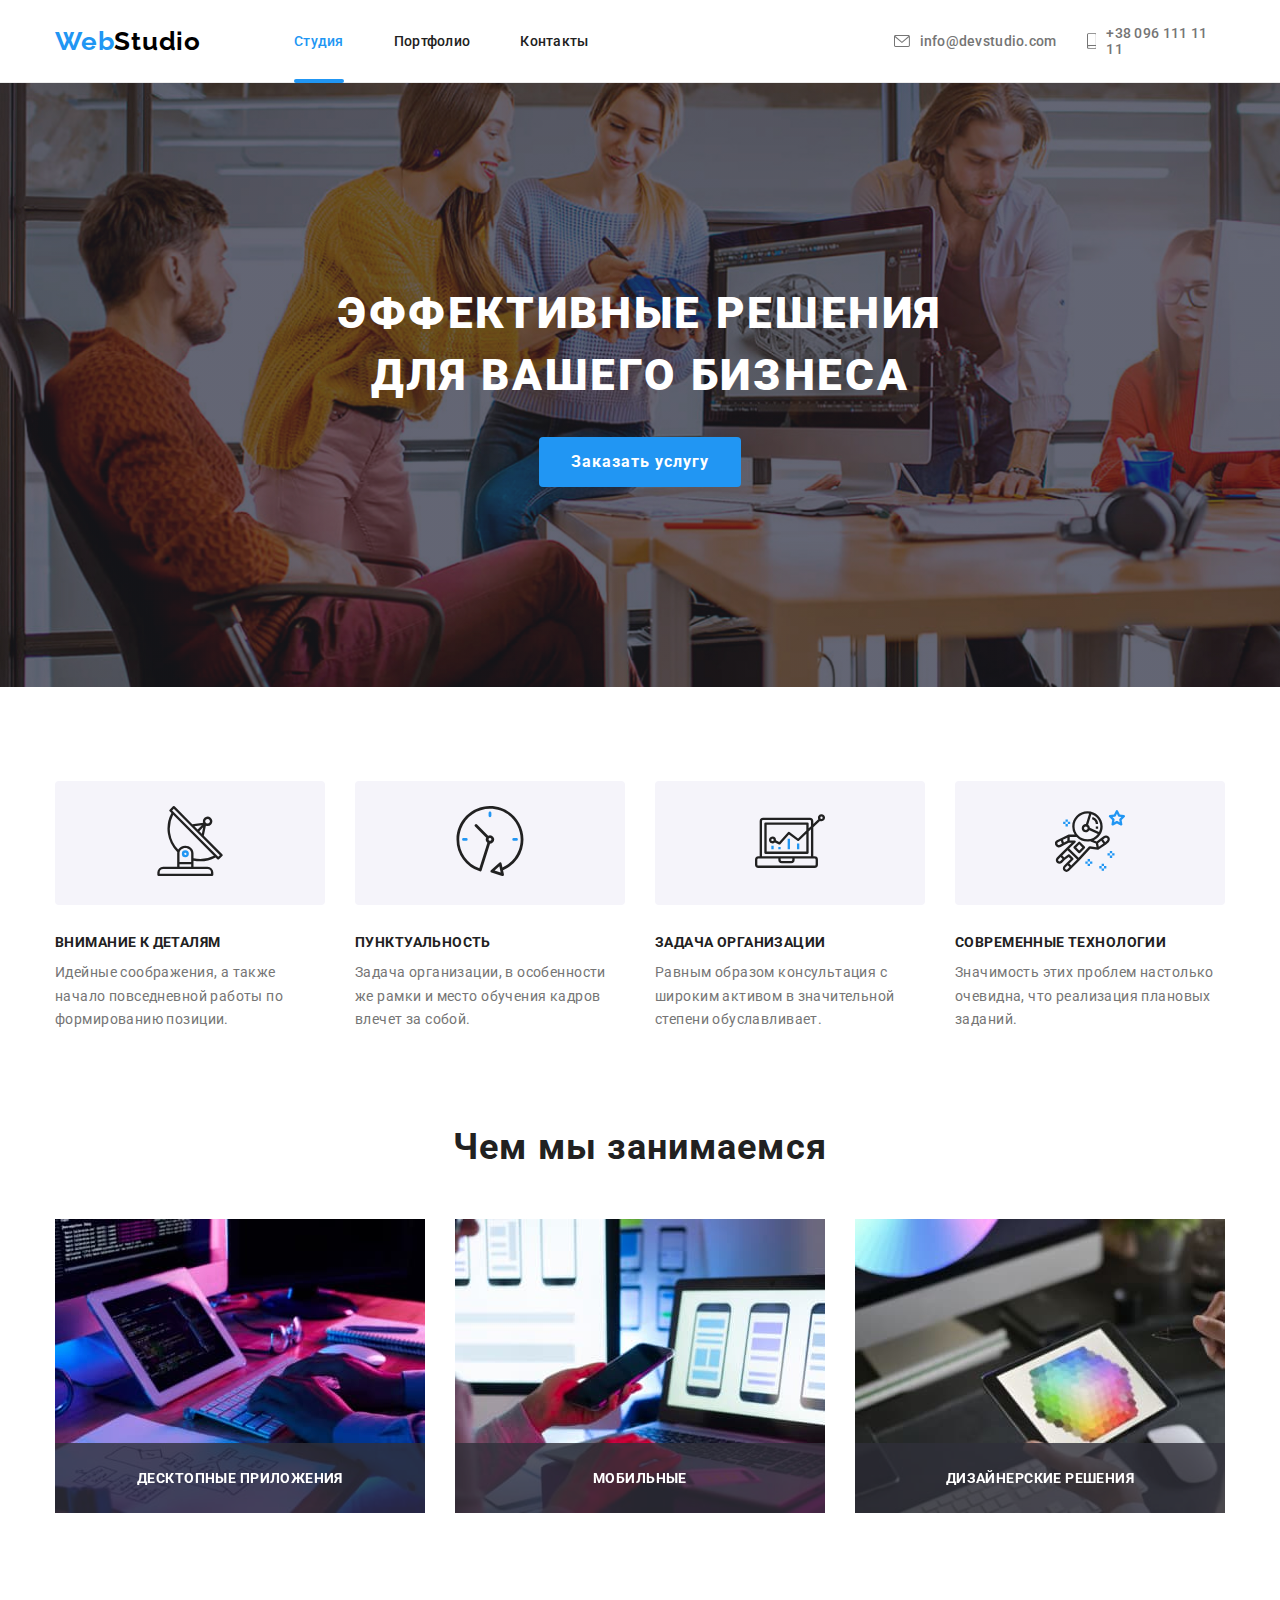
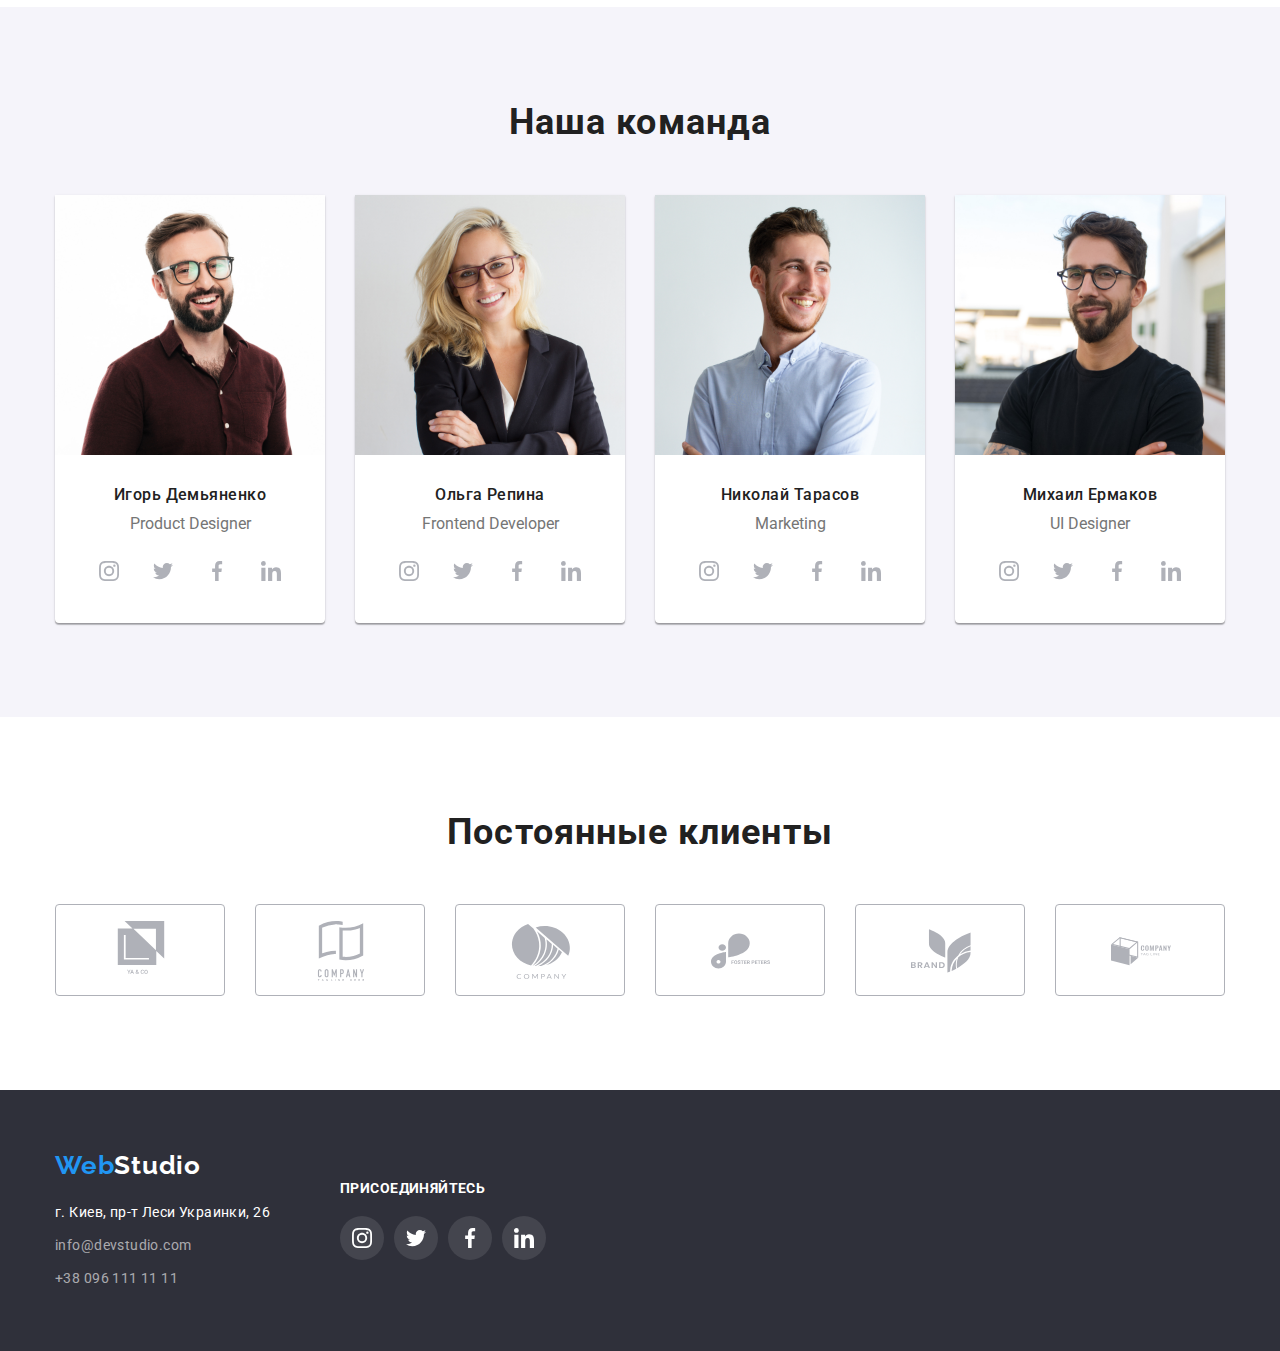
==== commit a472b94e: "Застосував flex до  .activities-list .text-box та зробив padding зверху та низу .example-overley за " ====
--- a/index.html
+++ b/index.html
@@ -74,7 +74,7 @@
 		<!-- section features -->
 		<section class="section features">
 			<div class="container">
-				<h2 hidden class="section-title">Наши преимущества</h2>
+				<h2 class="section-title visually-hidden">Наши преимущества</h2>
 				<ul class="features-list list">
 					<li class="item antenna">
 						<div class="icon-box">
@@ -136,15 +136,27 @@
 				<ul class="activities-list list">
 					<li class="item">
 						<img class="img" src="./images/activity-1.jpg" alt="Фото разработка сайта" width="370" />
-						<p class="text">Десктопные приложения</p>
+						<p class="text-box">
+							<span class="text">
+								Десктопные приложения
+							</span>
+						</p>
 					</li>
 					<li class="item">
 						<img class="img" src="./images/activity-2.jpg" alt="Фото мобильная адаптация сайта" width="370" />
-						<p class="text">Мобильные</p>
+						<p class="text-box">
+							<span class="text">
+								Мобильные
+							</span>
+						</p>
 					</li>
 					<li class="item">
 						<img class="img" src="./images/activity-3.jpg" alt="Фото разработка дизайна сайта" width="370" />
-						<p class="text">Дизайнерские решения</p>
+						<p class="text-box">
+							<span class="text">
+								Дизайнерские решения
+							</span>
+						</p>
 					</li>
 				</ul>
 			</div>
--- a/css/styles.css
+++ b/css/styles.css
@@ -33,6 +33,7 @@
 .list {
   margin: 0;
   padding: 0;
+
   list-style: none;
 }
 
@@ -81,6 +82,7 @@
 
 .nav {
   display: flex;
+
   margin-left: 93px;
 }
 
@@ -135,6 +137,7 @@
 
 .contacts {
   display: flex;
+
   margin-left: 305px;
 }
 
@@ -152,19 +155,20 @@
 
 .contacts-item .icon {
   display: block;
+
+  margin-right: 10px;
+}
+
+.contacts-link {
   fill: var(--primary-text-color);
-  margin-right: 10px;
 }
 
 .contacts-link:hover,
 .contacts-link:focus {
+  color: var(--accent-color);
+
+  fill: var(--accent-color);
   outline: 0;
-}
-
-.contacts-item > .contacts-link:hover,
-.contacts-item > .contacts-link:focus .contacts-item > .contacts-link > .icon {
-  color: var(--accent-color);
-  fill: var(--accent-color);
 }
 
 .contacts-link {
@@ -288,15 +292,14 @@
 
   border-radius: 4px;
   border-color: transparent;
-
   cursor: pointer;
 }
 
 .hero .button {
   padding: 8px 30px;
+
+  font-weight: 700;
   line-height: 1.9;
-
-  font-weight: 700;
   letter-spacing: 0.06em;
 }
 
@@ -310,6 +313,7 @@
 .button.primary:hover,
 .button.primary:focus {
   background-color: var(--accent-hover-color);
+  outline: 0;
 }
 
 /* section */
@@ -371,6 +375,7 @@
 .features-list .text {
   margin-top: 0;
   margin-bottom: 0;
+
   font-size: 14px;
   line-height: 1.7;
   letter-spacing: 0.03em;
@@ -392,21 +397,21 @@
   display: block;
 }
 
-.activities-list .text {
+.activities-list .text-box {
   position: absolute;
   bottom: 0;
-  display: block;
+  display: flex;
+  justify-content: center;
+  align-items: center;
 
   height: 70px;
   width: 100%;
-  padding-top: 27px;
   margin: 0;
 
   color: var(--light-text-color);
   font-weight: 700;
   font-size: 14px;
   line-height: 1.1;
-  text-align: center;
   letter-spacing: 0.03em;
   text-transform: uppercase;
 
@@ -441,6 +446,7 @@
 
 .team-list > .item {
   width: calc((100% - 90px) / 4);
+
   text-align: center;
 }
 
@@ -472,16 +478,17 @@
 .team-list .icons-list {
   display: flex;
   justify-content: center;
+
   padding-bottom: 30px;
 }
 
 .team-list .icons-list .link {
   display: block;
+
   padding: 12px;
 
   fill: var(--company-color);
   background-color: #fff;
-
   border-radius: 50%;
   transition: background-color 250ms cubic-bezier(0.4, 0, 0.2, 1),
     fill 250ms cubic-bezier(0.4, 0, 0.2, 1);
@@ -491,6 +498,7 @@
 .team-list .icons-list .link:focus {
   background-color: var(--accent-color);
   fill: var(--light-text-color);
+  outline: 0;
 }
 
 .team-list .icons-list > .item:not(:last-child) {
@@ -505,6 +513,7 @@
 
 .clients-list > .item {
   display: block;
+
   height: 92px;
   width: calc((100% - 150px) / 6);
 }
@@ -515,6 +524,7 @@
 
 .clients-list .link {
   display: block;
+
   width: 100%;
   height: 100%;
   padding: 16px 32px;
@@ -525,7 +535,6 @@
 
 .clients-list .link {
   fill: var(--company-color);
-
   transition: border 250ms cubic-bezier(0.4, 0, 0.2, 1),
     fill 250ms cubic-bezier(0.4, 0, 0.2, 1);
 }
@@ -533,12 +542,8 @@
 .clients-list .link:hover,
 .clients-list .link:focus {
   fill: var(--accent-color);
-
   border: 1px solid var(--accent-color);
-}
-
-.item .company-4 {
-  background-image: url(../images/symbol-defs.svg#icon-company-4);
+  outline: 0;
 }
 
 /* footer common*/
@@ -546,6 +551,7 @@
 .footer {
   padding-top: 60px;
   padding-bottom: 60px;
+
   background-color: var(--dark-background-color);
 }
 
@@ -609,9 +615,15 @@
 }
 
 .footer-icons > .item {
-  display: block;
   height: 44px;
   width: 44px;
+}
+
+.footer-icons .link {
+  display: block;
+
+  height: 100%;
+  width: 100%;
   padding: 12px;
 
   background: rgba(255, 255, 255, 0.1);
@@ -619,16 +631,11 @@
   transition: background-color 250ms cubic-bezier(0.4, 0, 0.2, 1);
 }
 
-.footer-icons > .item:hover,
-.footer-icons > .item:focus {
+.footer-icons .link:hover,
+.footer-icons .link:focus {
   background-color: var(--accent-color);
   outline: 0;
 }
-
-/* .footer-icons > .item:hover,
-.footer-icons > .item:focus .footer-icons .icon {
-  outline: 0;
-} */
 
 .footer-icons > .item:not(:last-child) {
   margin-right: 10px;
@@ -648,12 +655,14 @@
   font-size: 16px;
   line-height: 1.6;
   letter-spacing: 0.03em;
+
   border-radius: 4px;
 }
 
 .button-list {
   display: flex;
   justify-content: center;
+
   margin-bottom: 50px;
 }
 
@@ -661,9 +670,6 @@
   margin-right: 8px;
 }
 
-/* .button-list .button {
-  padding: 4px 20px;
-} */
 .button-list .button.secondary {
   color: var(--title-text-color);
 
@@ -698,21 +704,28 @@
 
 .example-list > .cell:not(:nth-last-child(-n + 3)) {
   margin-bottom: 30px;
-
+}
+
+.example-list .item {
+  position: relative;
+  display: block;
+
+  height: 100%;
+  width: 100%;
+
+  text-decoration: none;
   transition: box-shadow 250ms cubic-bezier(0.4, 0, 0.2, 1);
 }
 
-.example-list > .cell:hover,
-.example-list > .cell:focus {
+.example-list .item:hover,
+.example-list .item:focus {
   box-shadow: 0px 1px 1px rgba(0, 0, 0, 0.12), 0px 4px 4px rgba(0, 0, 0, 0.06),
     1px 4px 6px rgba(0, 0, 0, 0.16);
-
-  cursor: pointer;
+  outline: 0;
 }
 
 .example-thumb {
   position: relative;
-
   overflow: hidden;
 }
 
@@ -723,10 +736,13 @@
 
 .example-overlay {
   position: absolute;
+  display: flex;
+  align-items: center;
   left: 0;
   top: 0;
-
-  padding: 63px 24px;
+  padding-left: 24px;
+  padding-right: 24px;
+  margin: 0;
   width: 100%;
   height: 100%;
 
@@ -740,7 +756,11 @@
   transition: transform 250ms cubic-bezier(0.4, 0, 0.2, 1);
 }
 
-.example-list > .cell:hover .example-overlay {
+.example-overlay > .text {
+}
+
+.example-list .item:hover .example-overlay,
+.example-list .item:focus .example-overlay {
   transform: translateY(0);
 }
 
@@ -768,6 +788,22 @@
 .example-list .text {
   margin: 0;
 
+  color: var(--primary-text-color);
   line-height: 1.9;
   letter-spacing: 0.03em;
 }
+
+.visually-hidden {
+  position: absolute;
+
+  width: 1px;
+  height: 1px;
+  margin: -1px;
+  border: 0;
+  padding: 0;
+
+  white-space: nowrap;
+  clip-path: inset(100%);
+  clip: rect(0 0 0 0);
+  overflow: hidden;
+}
